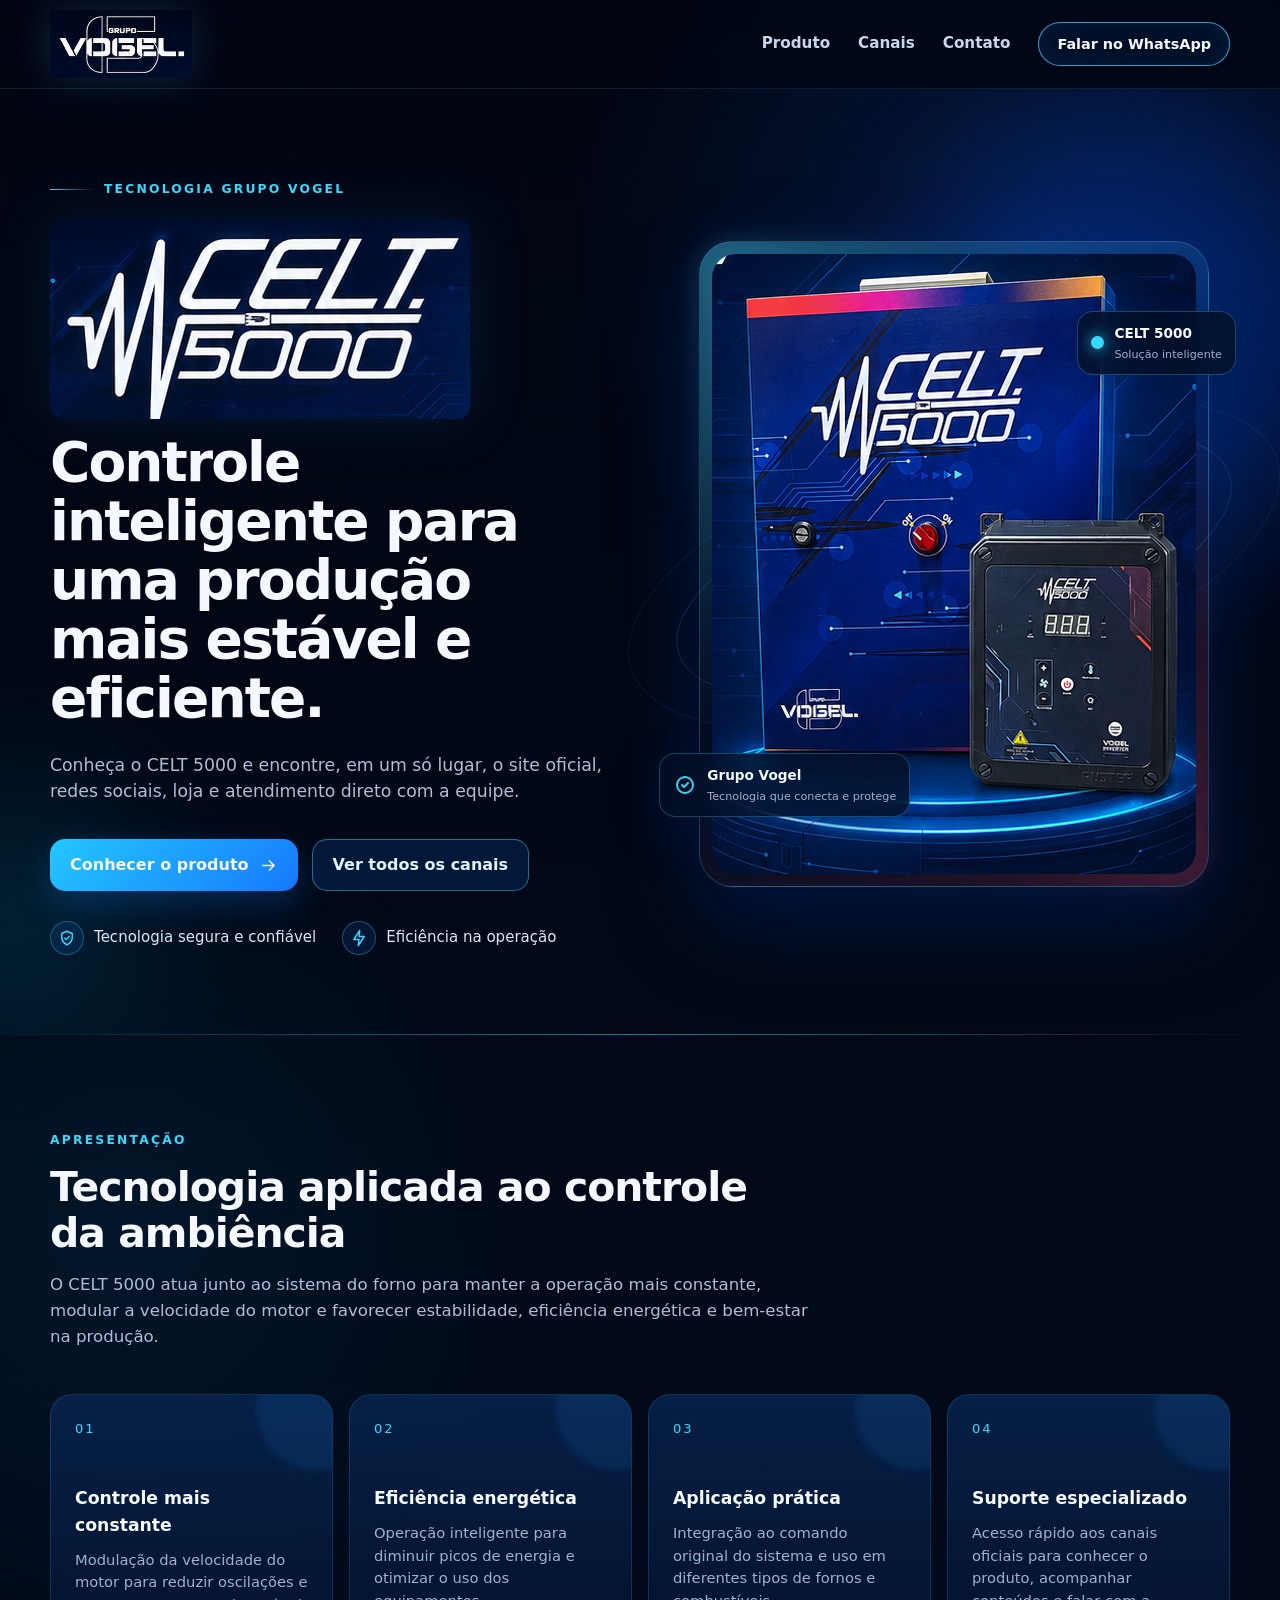
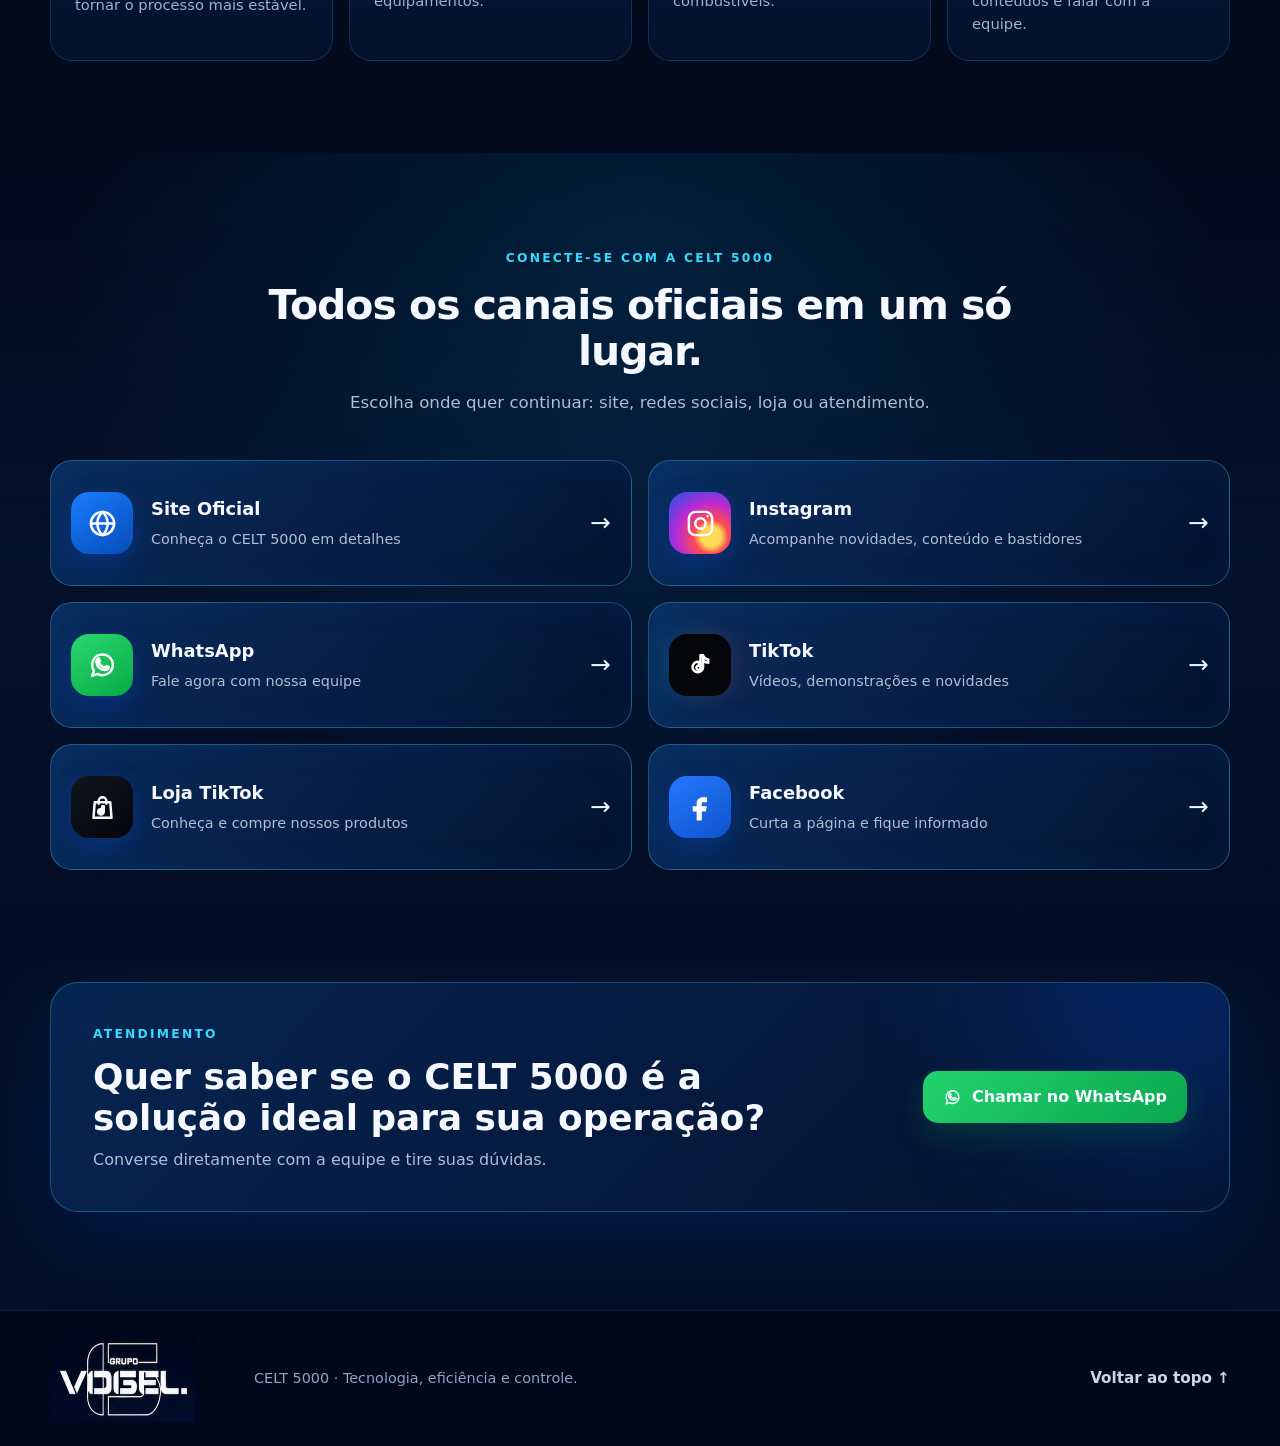
==== celt5000-linkhub/index.html @ 94d4dd04 "Add files via upload" ====
<!doctype html>
<html lang="pt-BR">
<head>
  <meta charset="utf-8" />
  <meta name="viewport" content="width=device-width, initial-scale=1" />
  <meta name="theme-color" content="#020b22" />
  <meta name="description" content="Celt 5000 — conheça o produto e acesse os canais oficiais do Grupo Vogel." />
  <title>CELT 5000 | Canais Oficiais</title>
  <link rel="icon" href="assets/favicon.svg" type="image/svg+xml" />
  <link rel="stylesheet" href="styles.css" />
</head>
<body>
  <a class="skip-link" href="#conteudo">Ir para o conteúdo</a>

  <header class="site-header" aria-label="Cabeçalho principal">
    <div class="container header-inner">
      <a class="brand" href="#inicio" aria-label="CELT 5000 - início">
        <img src="assets/logo-vogel.png" alt="Grupo Vogel" width="220" height="106" />
      </a>

      <nav class="desktop-nav" aria-label="Navegação principal">
        <a href="#produto">Produto</a>
        <a href="#canais">Canais</a>
        <a href="#contato">Contato</a>
      </nav>

      <a class="header-cta" href="https://wa.me/554599050319" target="_blank" rel="noopener noreferrer">
        Falar no WhatsApp
      </a>

      <details class="mobile-menu">
        <summary aria-label="Abrir menu"><span></span><span></span><span></span></summary>
        <nav aria-label="Menu móvel">
          <a href="#produto">Produto</a>
          <a href="#canais">Canais</a>
          <a href="#contato">Contato</a>
          <a href="https://wa.me/554599050319" target="_blank" rel="noopener noreferrer">WhatsApp</a>
        </nav>
      </details>
    </div>
  </header>

  <main id="conteudo">
    <section class="hero" id="inicio" aria-labelledby="hero-title">
      <div class="hero-glow hero-glow-one" aria-hidden="true"></div>
      <div class="hero-glow hero-glow-two" aria-hidden="true"></div>

      <div class="container hero-grid">
        <div class="hero-copy">
          <div class="eyebrow"><span></span> TECNOLOGIA GRUPO VOGEL</div>
          <img class="celt-logo" src="assets/logo-celt5000.png" alt="CELT 5000" width="420" height="200" />
          <h1 id="hero-title">Controle inteligente para uma produção mais estável e eficiente.</h1>
          <p class="hero-text">
            Conheça o CELT 5000 e encontre, em um só lugar, o site oficial, redes sociais, loja e atendimento direto com a equipe.
          </p>

          <div class="hero-actions">
            <a class="button button-primary" href="https://celt5000.com.br/" target="_blank" rel="noopener noreferrer">
              Conhecer o produto
              <svg viewBox="0 0 24 24" aria-hidden="true"><path d="M5 12h14M13 6l6 6-6 6"/></svg>
            </a>
            <a class="button button-secondary" href="#canais">Ver todos os canais</a>
          </div>

          <ul class="hero-points" aria-label="Destaques do produto">
            <li>
              <span class="point-icon" aria-hidden="true">
                <svg viewBox="0 0 24 24"><path d="M12 3l7 3v5c0 4.6-2.7 8.1-7 10-4.3-1.9-7-5.4-7-10V6l7-3Z"/><path d="m9 12 2 2 4-4"/></svg>
              </span>
              Tecnologia segura e confiável
            </li>
            <li>
              <span class="point-icon" aria-hidden="true">
                <svg viewBox="0 0 24 24"><path d="m13 2-8 12h7l-1 8 8-12h-7l1-8Z"/></svg>
              </span>
              Eficiência na operação
            </li>
          </ul>
        </div>

        <div class="hero-product" aria-label="Imagem do equipamento CELT 5000">
          <div class="product-orbit product-orbit-one" aria-hidden="true"></div>
          <div class="product-orbit product-orbit-two" aria-hidden="true"></div>
          <div class="product-frame">
            <img src="assets/produto-celt5000.png" alt="Conjunto CELT 5000 com painel de controle e embalagem" width="490" height="620" />
          </div>
          <div class="floating-badge badge-top">
            <span class="badge-dot"></span>
            <div><strong>CELT 5000</strong><small>Solução inteligente</small></div>
          </div>
          <div class="floating-badge badge-bottom">
            <svg viewBox="0 0 24 24" aria-hidden="true"><path d="M4 12a8 8 0 1 0 16 0 8 8 0 1 0-16 0"/><path d="m9 12 2 2 4-4"/></svg>
            <div><strong>Grupo Vogel</strong><small>Tecnologia que conecta e protege</small></div>
          </div>
        </div>
      </div>
    </section>

    <section class="product-section" id="produto" aria-labelledby="produto-title">
      <div class="container">
        <div class="section-heading">
          <span class="section-kicker">APRESENTAÇÃO</span>
          <h2 id="produto-title">Tecnologia aplicada ao controle da ambiência</h2>
          <p>
            O CELT 5000 atua junto ao sistema do forno para manter a operação mais constante, modular a velocidade do motor e favorecer estabilidade, eficiência energética e bem-estar na produção.
          </p>
        </div>

        <div class="feature-grid">
          <article class="feature-card">
            <div class="feature-number">01</div>
            <h3>Controle mais constante</h3>
            <p>Modulação da velocidade do motor para reduzir oscilações e tornar o processo mais estável.</p>
          </article>
          <article class="feature-card">
            <div class="feature-number">02</div>
            <h3>Eficiência energética</h3>
            <p>Operação inteligente para diminuir picos de energia e otimizar o uso dos equipamentos.</p>
          </article>
          <article class="feature-card">
            <div class="feature-number">03</div>
            <h3>Aplicação prática</h3>
            <p>Integração ao comando original do sistema e uso em diferentes tipos de fornos e combustíveis.</p>
          </article>
          <article class="feature-card">
            <div class="feature-number">04</div>
            <h3>Suporte especializado</h3>
            <p>Acesso rápido aos canais oficiais para conhecer o produto, acompanhar conteúdos e falar com a equipe.</p>
          </article>
        </div>
      </div>
    </section>

    <section class="channels-section" id="canais" aria-labelledby="canais-title">
      <div class="container">
        <div class="section-heading channels-heading">
          <span class="section-kicker">CONECTE-SE COM A CELT 5000</span>
          <h2 id="canais-title">Todos os canais oficiais em um só lugar.</h2>
          <p>Escolha onde quer continuar: site, redes sociais, loja ou atendimento.</p>
        </div>

        <div class="channel-grid">
          <a class="channel-card site-card" href="https://celt5000.com.br/" target="_blank" rel="noopener noreferrer" aria-label="Abrir site oficial do CELT 5000">
            <span class="channel-icon" aria-hidden="true">
              <svg viewBox="0 0 24 24"><circle cx="12" cy="12" r="9"/><path d="M3 12h18M12 3c2.6 2.5 4 5.5 4 9s-1.4 6.5-4 9c-2.6-2.5-4-5.5-4-9s1.4-6.5 4-9Z"/></svg>
            </span>
            <span class="channel-copy"><strong>Site Oficial</strong><small>Conheça o CELT 5000 em detalhes</small></span>
            <span class="channel-arrow" aria-hidden="true">→</span>
          </a>

          <a class="channel-card instagram-card" href="https://www.instagram.com/celt5000.br?igsh=dDdic3N4dnR0dGxo&utm_source=qr" target="_blank" rel="noopener noreferrer" aria-label="Abrir Instagram do CELT 5000">
            <span class="channel-icon instagram-icon" aria-hidden="true">
              <svg viewBox="0 0 24 24"><rect x="3" y="3" width="18" height="18" rx="5"/><circle cx="12" cy="12" r="4"/><circle cx="17.5" cy="6.5" r="1" fill="currentColor" stroke="none"/></svg>
            </span>
            <span class="channel-copy"><strong>Instagram</strong><small>Acompanhe novidades, conteúdo e bastidores</small></span>
            <span class="channel-arrow" aria-hidden="true">→</span>
          </a>

          <a class="channel-card whatsapp-card" href="https://wa.me/554599050319" target="_blank" rel="noopener noreferrer" aria-label="Falar com o CELT 5000 pelo WhatsApp">
            <span class="channel-icon whatsapp-icon" aria-hidden="true">
              <svg viewBox="0 0 24 24"><path d="M20 11.5a8 8 0 0 1-11.9 7L4 20l1.4-4A8 8 0 1 1 20 11.5Z"/><path d="M9 8.5c.4 2.6 2.2 4.4 4.8 5.2l1.2-1.3 2 .8c-.5 1.4-1.7 2.3-3.1 2.3-3.6-.2-6.3-2.8-6.7-6.3 0-1.2.7-2.3 1.8-2.8l1 2.1-1 0Z"/></svg>
            </span>
            <span class="channel-copy"><strong>WhatsApp</strong><small>Fale agora com nossa equipe</small></span>
            <span class="channel-arrow" aria-hidden="true">→</span>
          </a>

          <a class="channel-card tiktok-card" href="https://www.tiktok.com/@grupovogelbrasil?_r=1&_t=ZS-98ncig1gnmm" target="_blank" rel="noopener noreferrer" aria-label="Abrir TikTok do Grupo Vogel Brasil">
            <span class="channel-icon tiktok-icon" aria-hidden="true">
              <svg viewBox="0 0 24 24"><path d="M14 4v9.2a4.1 4.1 0 1 1-3.2-4v3a1.6 1.6 0 1 0 1.2 1.5V4h2c.5 2 1.7 3.1 4 3.3v2.5c-1.7-.1-3-.6-4-1.6"/></svg>
            </span>
            <span class="channel-copy"><strong>TikTok</strong><small>Vídeos, demonstrações e novidades</small></span>
            <span class="channel-arrow" aria-hidden="true">→</span>
          </a>

          <a class="channel-card shop-card" href="https://vt.tiktok.com/ZS43A1rHr/?page=TikTokShop" target="_blank" rel="noopener noreferrer" aria-label="Abrir Loja TikTok do Grupo Vogel">
            <span class="channel-icon shop-icon" aria-hidden="true">
              <svg viewBox="0 0 24 24"><path d="M6 8h12l1 12H5L6 8Z"/><path d="M9 9V7a3 3 0 0 1 6 0v2"/><path d="M13 11v4.2a2.2 2.2 0 1 1-1.8-2.1v1.6a.7.7 0 1 0 .6.7V11H13Z"/></svg>
            </span>
            <span class="channel-copy"><strong>Loja TikTok</strong><small>Conheça e compre nossos produtos</small></span>
            <span class="channel-arrow" aria-hidden="true">→</span>
          </a>

          <a class="channel-card facebook-card" href="https://www.facebook.com/share/1DLeUzoMwA/?mibextid=wwXIfr" target="_blank" rel="noopener noreferrer" aria-label="Abrir Facebook do Grupo Vogel">
            <span class="channel-icon facebook-icon" aria-hidden="true">
              <svg viewBox="0 0 24 24"><path d="M14 8h3V4h-3c-3 0-5 1.8-5 5v2H6v4h3v7h4v-7h3l1-4h-4V9c0-.7.3-1 1-1Z" fill="currentColor" stroke="none"/></svg>
            </span>
            <span class="channel-copy"><strong>Facebook</strong><small>Curta a página e fique informado</small></span>
            <span class="channel-arrow" aria-hidden="true">→</span>
          </a>
        </div>
      </div>
    </section>

    <section class="contact-section" id="contato" aria-label="Contato rápido">
      <div class="container contact-card">
        <div class="contact-copy">
          <span class="section-kicker">ATENDIMENTO</span>
          <h2>Quer saber se o CELT 5000 é a solução ideal para sua operação?</h2>
          <p>Converse diretamente com a equipe e tire suas dúvidas.</p>
        </div>
        <a class="button button-whatsapp" href="https://wa.me/554599050319" target="_blank" rel="noopener noreferrer">
          <svg viewBox="0 0 24 24" aria-hidden="true"><path d="M20 11.5a8 8 0 0 1-11.9 7L4 20l1.4-4A8 8 0 1 1 20 11.5Z"/><path d="M9 8.5c.4 2.6 2.2 4.4 4.8 5.2l1.2-1.3 2 .8c-.5 1.4-1.7 2.3-3.1 2.3-3.6-.2-6.3-2.8-6.7-6.3 0-1.2.7-2.3 1.8-2.8l1 2.1-1 0Z"/></svg>
          Chamar no WhatsApp
        </a>
      </div>
    </section>
  </main>

  <footer class="site-footer">
    <div class="container footer-inner">
      <img src="assets/logo-vogel.png" alt="Grupo Vogel" width="180" height="87" />
      <p>CELT 5000 · Tecnologia, eficiência e controle.</p>
      <a href="#inicio">Voltar ao topo ↑</a>
    </div>
  </footer>
</body>
</html>
---- celt5000-linkhub/styles.css ----
:root {
  --bg: #020816;
  --bg-deep: #010512;
  --panel: rgba(7, 27, 63, .74);
  --panel-strong: rgba(6, 22, 52, .94);
  --line: rgba(63, 205, 255, .34);
  --line-strong: rgba(74, 215, 255, .72);
  --cyan: #38d9ff;
  --blue: #1487ff;
  --blue-deep: #065ce8;
  --text: #f5f9ff;
  --muted: #afbdd7;
  --radius: 24px;
  --shadow: 0 24px 80px rgba(0, 57, 156, .28);
  --font-body: system-ui, -apple-system, BlinkMacSystemFont, "Segoe UI", Arial, sans-serif;
  --font-display: "Arial Black", "Segoe UI", var(--font-body);
}

* { box-sizing: border-box; }
html { scroll-behavior: smooth; }
body {
  margin: 0;
  min-width: 320px;
  color: var(--text);
  background:
    radial-gradient(circle at 80% 8%, rgba(19, 91, 213, .22), transparent 28rem),
    radial-gradient(circle at 10% 40%, rgba(0, 180, 255, .08), transparent 26rem),
    linear-gradient(180deg, var(--bg-deep), var(--bg) 35%, #03102a 100%);
  font-family: var(--font-body);
  line-height: 1.55;
  overflow-x: hidden;
}

body::before {
  content: "";
  position: fixed;
  inset: 0;
  z-index: -2;
  opacity: .45;
  pointer-events: none;
  background-image:
    linear-gradient(rgba(53, 149, 255, .045) 1px, transparent 1px),
    linear-gradient(90deg, rgba(53, 149, 255, .045) 1px, transparent 1px);
  background-size: 58px 58px;
  mask-image: linear-gradient(to bottom, black 0%, transparent 80%);
}

img { max-width: 100%; display: block; }
a { color: inherit; }
svg { fill: none; stroke: currentColor; stroke-width: 1.9; stroke-linecap: round; stroke-linejoin: round; }

.container { width: min(1180px, calc(100% - 40px)); margin: 0 auto; }
.skip-link {
  position: fixed; left: 16px; top: 12px; z-index: 9999;
  padding: 10px 14px; border-radius: 10px; background: white; color: #00132d;
  transform: translateY(-160%); transition: transform .2s ease;
}
.skip-link:focus { transform: translateY(0); }

.site-header {
  position: sticky; top: 0; z-index: 50;
  background: rgba(1, 6, 18, .78);
  backdrop-filter: blur(18px);
  border-bottom: 1px solid rgba(74, 215, 255, .12);
}
.header-inner { min-height: 88px; display: flex; align-items: center; gap: 28px; }
.brand { display: inline-flex; align-items: center; margin-right: auto; }
.brand img { width: 142px; height: auto; filter: drop-shadow(0 0 18px rgba(100, 185, 255, .18)); }
.desktop-nav { display: flex; align-items: center; gap: 28px; }
.desktop-nav a, .footer-inner a { text-decoration: none; color: #c8d7ed; font-size: .95rem; font-weight: 600; }
.desktop-nav a:hover, .footer-inner a:hover { color: var(--cyan); }
.header-cta {
  display: inline-flex; align-items: center; justify-content: center; min-height: 44px;
  padding: 0 18px; border: 1px solid var(--line-strong); border-radius: 999px;
  text-decoration: none; font-weight: 700; font-size: .9rem;
  background: rgba(21, 127, 255, .08); box-shadow: inset 0 0 24px rgba(41, 156, 255, .08);
}
.header-cta:hover { background: rgba(21, 127, 255, .17); box-shadow: 0 0 24px rgba(36, 175, 255, .12); }
.mobile-menu { display: none; position: relative; }
.mobile-menu summary { list-style: none; width: 46px; height: 46px; border: 1px solid var(--line); border-radius: 14px; display: grid; place-content: center; gap: 5px; cursor: pointer; background: rgba(7, 39, 88, .8); }
.mobile-menu summary::-webkit-details-marker { display: none; }
.mobile-menu summary span { display: block; width: 20px; height: 2px; background: white; border-radius: 2px; }
.mobile-menu nav { position: absolute; right: 0; top: 56px; width: 210px; padding: 10px; border-radius: 18px; background: rgba(4, 18, 43, .98); border: 1px solid var(--line); box-shadow: var(--shadow); }
.mobile-menu nav a { display: block; padding: 12px 14px; border-radius: 10px; text-decoration: none; color: #dbe8fb; font-weight: 650; }
.mobile-menu nav a:hover { background: rgba(56, 217, 255, .08); }

.hero { position: relative; padding: 84px 0 80px; overflow: clip; }
.hero::after {
  content: ""; position: absolute; inset: auto 0 0; height: 1px;
  background: linear-gradient(90deg, transparent, rgba(56, 217, 255, .55), transparent);
}
.hero-glow { position: absolute; border-radius: 50%; filter: blur(80px); opacity: .28; pointer-events: none; }
.hero-glow-one { width: 420px; height: 420px; right: -80px; top: 30px; background: #0754ff; }
.hero-glow-two { width: 260px; height: 260px; left: -120px; bottom: 0; background: #00d5ff; opacity: .12; }
.hero-grid { display: grid; grid-template-columns: 1.02fr .98fr; align-items: center; gap: 52px; }
.hero-copy { position: relative; z-index: 2; }
.eyebrow, .section-kicker { display: inline-flex; align-items: center; gap: 10px; color: var(--cyan); font-size: .77rem; font-weight: 800; letter-spacing: .18em; text-transform: uppercase; }
.eyebrow span { width: 44px; height: 1px; background: linear-gradient(90deg, var(--cyan), transparent); }
.celt-logo { width: min(420px, 76vw); margin: 20px 0 14px; border-radius: 12px; mix-blend-mode: screen; filter: drop-shadow(0 0 28px rgba(61, 160, 255, .12)); }
.hero h1 { margin: 0; max-width: 650px; font-family: var(--font-display); font-size: clamp(2.1rem, 4.3vw, 4.55rem); line-height: 1.07; letter-spacing: -.035em; }
.hero-text { max-width: 650px; margin: 24px 0 0; color: var(--muted); font-size: clamp(1rem, 1.35vw, 1.18rem); }
.hero-actions { display: flex; flex-wrap: wrap; gap: 14px; margin-top: 34px; }
.button { min-height: 52px; padding: 0 20px; border-radius: 15px; display: inline-flex; align-items: center; justify-content: center; gap: 10px; text-decoration: none; font-weight: 800; transition: .22s ease; }
.button svg { width: 19px; height: 19px; }
.button-primary { background: linear-gradient(135deg, #24c7ff, #1679ff); box-shadow: 0 12px 34px rgba(17, 126, 255, .26); }
.button-primary:hover { transform: translateY(-2px); box-shadow: 0 16px 40px rgba(17, 126, 255, .35); }
.button-secondary { border: 1px solid rgba(74, 215, 255, .45); background: rgba(7, 45, 100, .45); color: #def5ff; }
.button-secondary:hover { background: rgba(11, 65, 140, .62); transform: translateY(-2px); }
.hero-points { display: flex; flex-wrap: wrap; gap: 18px 26px; padding: 0; margin: 30px 0 0; list-style: none; color: #d8e7fa; font-size: .94rem; }
.hero-points li { display: flex; align-items: center; gap: 10px; }
.point-icon { width: 34px; height: 34px; display: grid; place-items: center; border-radius: 50%; border: 1px solid var(--line); background: rgba(18, 103, 212, .15); color: var(--cyan); }
.point-icon svg { width: 18px; height: 18px; }

.hero-product { position: relative; min-height: 640px; display: grid; place-items: center; }
.product-frame { position: relative; width: min(510px, 100%); border-radius: 34px; padding: 12px; background: linear-gradient(145deg, rgba(74, 215, 255, .32), rgba(36, 71, 155, .05), rgba(255, 85, 126, .16)); border: 1px solid rgba(80, 200, 255, .25); box-shadow: 0 34px 90px rgba(0, 49, 145, .34), inset 0 0 50px rgba(46, 142, 255, .06); }
.product-frame::before { content:""; position:absolute; inset: -1px; border-radius: inherit; background: linear-gradient(120deg, rgba(70,220,255,.55), transparent 28%, transparent 72%, rgba(245,84,123,.35)); z-index:-1; filter: blur(13px); opacity:.45; }
.product-frame img { width: 100%; border-radius: 24px; aspect-ratio: 490/620; object-fit: cover; }
.product-orbit { position: absolute; border: 1px solid rgba(60, 184, 255, .2); border-radius: 50%; transform: rotate(-18deg); }
.product-orbit-one { width: 580px; height: 210px; }
.product-orbit-two { width: 680px; height: 270px; opacity: .5; }
.floating-badge { position: absolute; z-index: 4; display: flex; align-items: center; gap: 10px; padding: 11px 13px; border: 1px solid rgba(73, 215, 255, .28); border-radius: 16px; background: rgba(3, 15, 38, .82); backdrop-filter: blur(12px); box-shadow: 0 16px 45px rgba(0, 25, 73, .36); }
.floating-badge strong, .floating-badge small { display: block; }
.floating-badge strong { font-size: .85rem; }
.floating-badge small { margin-top: 2px; color: #9fb1cc; font-size: .7rem; }
.badge-dot { width: 13px; height: 13px; border-radius: 50%; background: var(--cyan); box-shadow: 0 0 16px var(--cyan); }
.floating-badge svg { width: 24px; color: var(--cyan); }
.badge-top { right: -6px; top: 70px; }
.badge-bottom { left: -18px; bottom: 70px; }

.product-section, .channels-section { padding: 92px 0; }
.section-heading { max-width: 760px; margin-bottom: 44px; }
.section-heading h2 { margin: 12px 0 16px; font-family: var(--font-display); font-size: clamp(2rem, 3.2vw, 3.35rem); line-height: 1.13; letter-spacing: -.025em; }
.section-heading p { margin: 0; color: var(--muted); font-size: 1.04rem; }
.feature-grid { display: grid; grid-template-columns: repeat(4, 1fr); gap: 16px; }
.feature-card { position: relative; min-height: 250px; padding: 24px; overflow: hidden; border-radius: 22px; background: linear-gradient(180deg, rgba(8, 38, 82, .78), rgba(4, 19, 46, .86)); border: 1px solid rgba(73, 184, 255, .18); }
.feature-card::after { content:""; position:absolute; width: 120px; height: 120px; right:-45px; top:-45px; border-radius:50%; background: rgba(31, 137, 255, .12); filter: blur(3px); }
.feature-number { color: var(--cyan); font-family: var(--font-display); font-size: .82rem; letter-spacing: .14em; }
.feature-card h3 { margin: 46px 0 10px; font-size: 1.08rem; }
.feature-card p { margin: 0; color: #9fb2cf; font-size: .92rem; }

.channels-section { position: relative; background: linear-gradient(180deg, rgba(1, 7, 19, .1), rgba(7, 25, 58, .38), rgba(1, 8, 21, .08)); }
.channels-section::before { content:""; position:absolute; inset:0; pointer-events:none; background: radial-gradient(circle at 50% 15%, rgba(0, 166, 255, .13), transparent 36rem); }
.channels-heading { position: relative; margin-inline: auto; text-align: center; }
.channels-heading .section-kicker { justify-content: center; }
.channel-grid { position: relative; display: grid; grid-template-columns: repeat(2, 1fr); gap: 16px; }
.channel-card { display: grid; grid-template-columns: 62px 1fr auto; align-items: center; gap: 18px; min-height: 126px; padding: 18px 20px; border: 1px solid rgba(69, 204, 255, .34); border-radius: 22px; text-decoration: none; background: linear-gradient(130deg, rgba(11, 49, 102, .86), rgba(4, 19, 48, .9)); box-shadow: inset 0 0 40px rgba(42, 139, 255, .05); transition: transform .2s ease, border-color .2s ease, background .2s ease, box-shadow .2s ease; }
.channel-card:hover { transform: translateY(-3px); border-color: rgba(79, 222, 255, .8); background: linear-gradient(130deg, rgba(14, 66, 135, .95), rgba(4, 24, 57, .95)); box-shadow: 0 16px 44px rgba(0, 62, 147, .18), inset 0 0 50px rgba(42, 139, 255, .08); }
.channel-icon { width: 62px; height: 62px; display: grid; place-items: center; border-radius: 18px; background: linear-gradient(145deg, #197dff, #074cb9); color: white; box-shadow: 0 10px 26px rgba(0, 82, 226, .28); }
.channel-icon svg { width: 31px; height: 31px; }
.instagram-icon { background: radial-gradient(circle at 68% 72%, #ffdb55 0 16%, #ff4b51 28%, #b829d6 56%, #5646df 80%); }
.whatsapp-icon { background: linear-gradient(145deg, #28d86f, #08a943); }
.tiktok-icon { background: #05060a; box-shadow: 10px 0 28px rgba(255, 39, 89, .12), -10px 0 28px rgba(0, 242, 234, .12); }
.shop-icon { background: linear-gradient(145deg, #11141e, #05060a); color: #f6f7ff; }
.facebook-icon { background: linear-gradient(145deg, #2678ff, #0d53cd); }
.channel-copy strong { display: block; font-size: 1.12rem; }
.channel-copy small { display: block; margin-top: 5px; color: #aebed5; font-size: .9rem; }
.channel-arrow { font-size: 1.55rem; color: #dffaff; transition: transform .2s ease; }
.channel-card:hover .channel-arrow { transform: translateX(4px); }

.contact-section { padding: 20px 0 98px; }
.contact-card { position: relative; overflow: hidden; display: flex; align-items: center; justify-content: space-between; gap: 28px; padding: 38px 42px; border: 1px solid rgba(79, 209, 255, .3); border-radius: 28px; background: linear-gradient(135deg, rgba(7, 39, 86, .92), rgba(5, 18, 45, .97)); box-shadow: var(--shadow); }
.contact-card::after { content:""; position:absolute; width:320px; height:320px; right:-100px; top:-150px; border-radius:50%; background:#075dff; filter:blur(85px); opacity:.24; }
.contact-copy { position: relative; z-index: 2; }
.contact-copy h2 { margin: 10px 0 10px; max-width: 720px; font-family: var(--font-display); font-size: clamp(1.65rem, 2.8vw, 2.65rem); line-height: 1.15; }
.contact-copy p { margin: 0; color: var(--muted); }
.button-whatsapp { position: relative; z-index: 2; flex: 0 0 auto; background: linear-gradient(135deg, #22d36d, #0aa64e); box-shadow: 0 13px 30px rgba(9, 169, 78, .2); }
.button-whatsapp:hover { transform: translateY(-2px); box-shadow: 0 16px 34px rgba(9, 169, 78, .28); }

.site-footer { border-top: 1px solid rgba(75, 185, 255, .12); background: rgba(0, 5, 14, .58); }
.footer-inner { min-height: 135px; display: grid; grid-template-columns: 180px 1fr auto; align-items: center; gap: 24px; }
.footer-inner img { width: 145px; }
.footer-inner p { color: #8fa3c2; font-size: .9rem; }

:focus-visible { outline: 3px solid #7ce7ff; outline-offset: 4px; border-radius: 8px; }

@media (max-width: 1040px) {
  .hero-grid { grid-template-columns: 1fr; gap: 26px; }
  .hero-copy { max-width: 760px; }
  .hero-product { min-height: 570px; }
  .product-frame { width: min(520px, 80vw); }
  .feature-grid { grid-template-columns: repeat(2, 1fr); }
  .badge-top { right: 8%; }
  .badge-bottom { left: 7%; }
}

@media (max-width: 820px) {
  .desktop-nav, .header-cta { display: none; }
  .mobile-menu { display: block; }
  .header-inner { min-height: 76px; }
  .hero { padding-top: 62px; }
  .hero-product { min-height: 520px; }
  .channel-grid { grid-template-columns: 1fr; }
  .contact-card { align-items: flex-start; flex-direction: column; }
  .footer-inner { grid-template-columns: 1fr; padding: 26px 0; gap: 10px; }
}

@media (max-width: 590px) {
  .container { width: min(100% - 28px, 1180px); }
  .hero { padding: 48px 0 58px; }
  .hero h1 { font-size: clamp(2rem, 10.2vw, 3rem); }
  .hero-text { font-size: 1rem; }
  .hero-actions { flex-direction: column; }
  .button { width: 100%; }
  .hero-points { display: grid; grid-template-columns: 1fr; }
  .hero-product { min-height: auto; margin-top: 14px; padding: 24px 0 54px; }
  .product-frame { width: 100%; border-radius: 25px; padding: 8px; }
  .product-frame img { border-radius: 19px; }
  .product-orbit { display: none; }
  .floating-badge { max-width: 72%; }
  .badge-top { top: 4px; right: -4px; }
  .badge-bottom { bottom: 0; left: -4px; }
  .product-section, .channels-section { padding: 70px 0; }
  .section-heading { margin-bottom: 30px; }
  .feature-grid { grid-template-columns: 1fr; }
  .feature-card { min-height: 190px; }
  .feature-card h3 { margin-top: 28px; }
  .channel-card { min-height: 112px; grid-template-columns: 54px 1fr auto; gap: 13px; padding: 14px; }
  .channel-icon { width: 54px; height: 54px; border-radius: 16px; }
  .channel-icon svg { width: 27px; }
  .channel-copy strong { font-size: 1rem; }
  .channel-copy small { font-size: .81rem; }
  .contact-card { padding: 28px 22px; }
}

@media (prefers-reduced-motion: reduce) {
  html { scroll-behavior: auto; }
  *, *::before, *::after { scroll-behavior: auto !important; transition-duration: .001ms !important; animation-duration: .001ms !important; animation-iteration-count: 1 !important; }
}
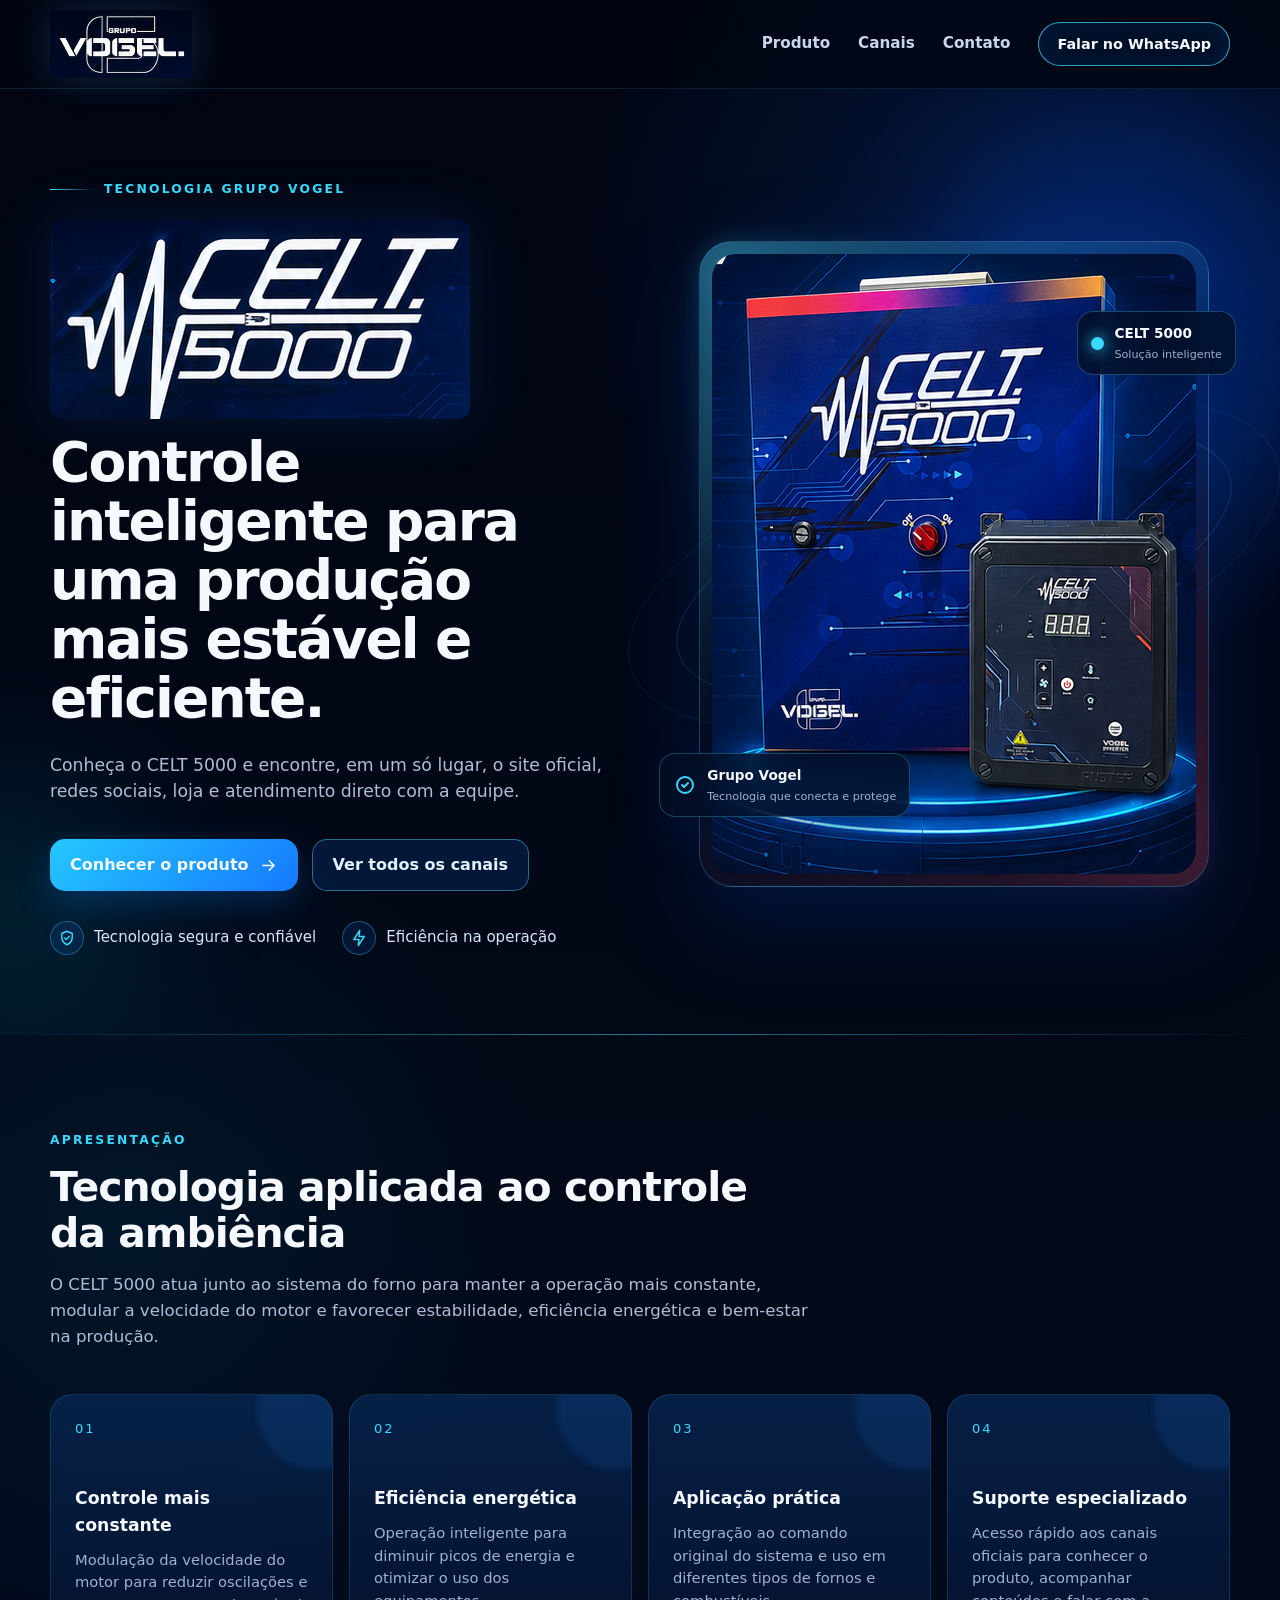
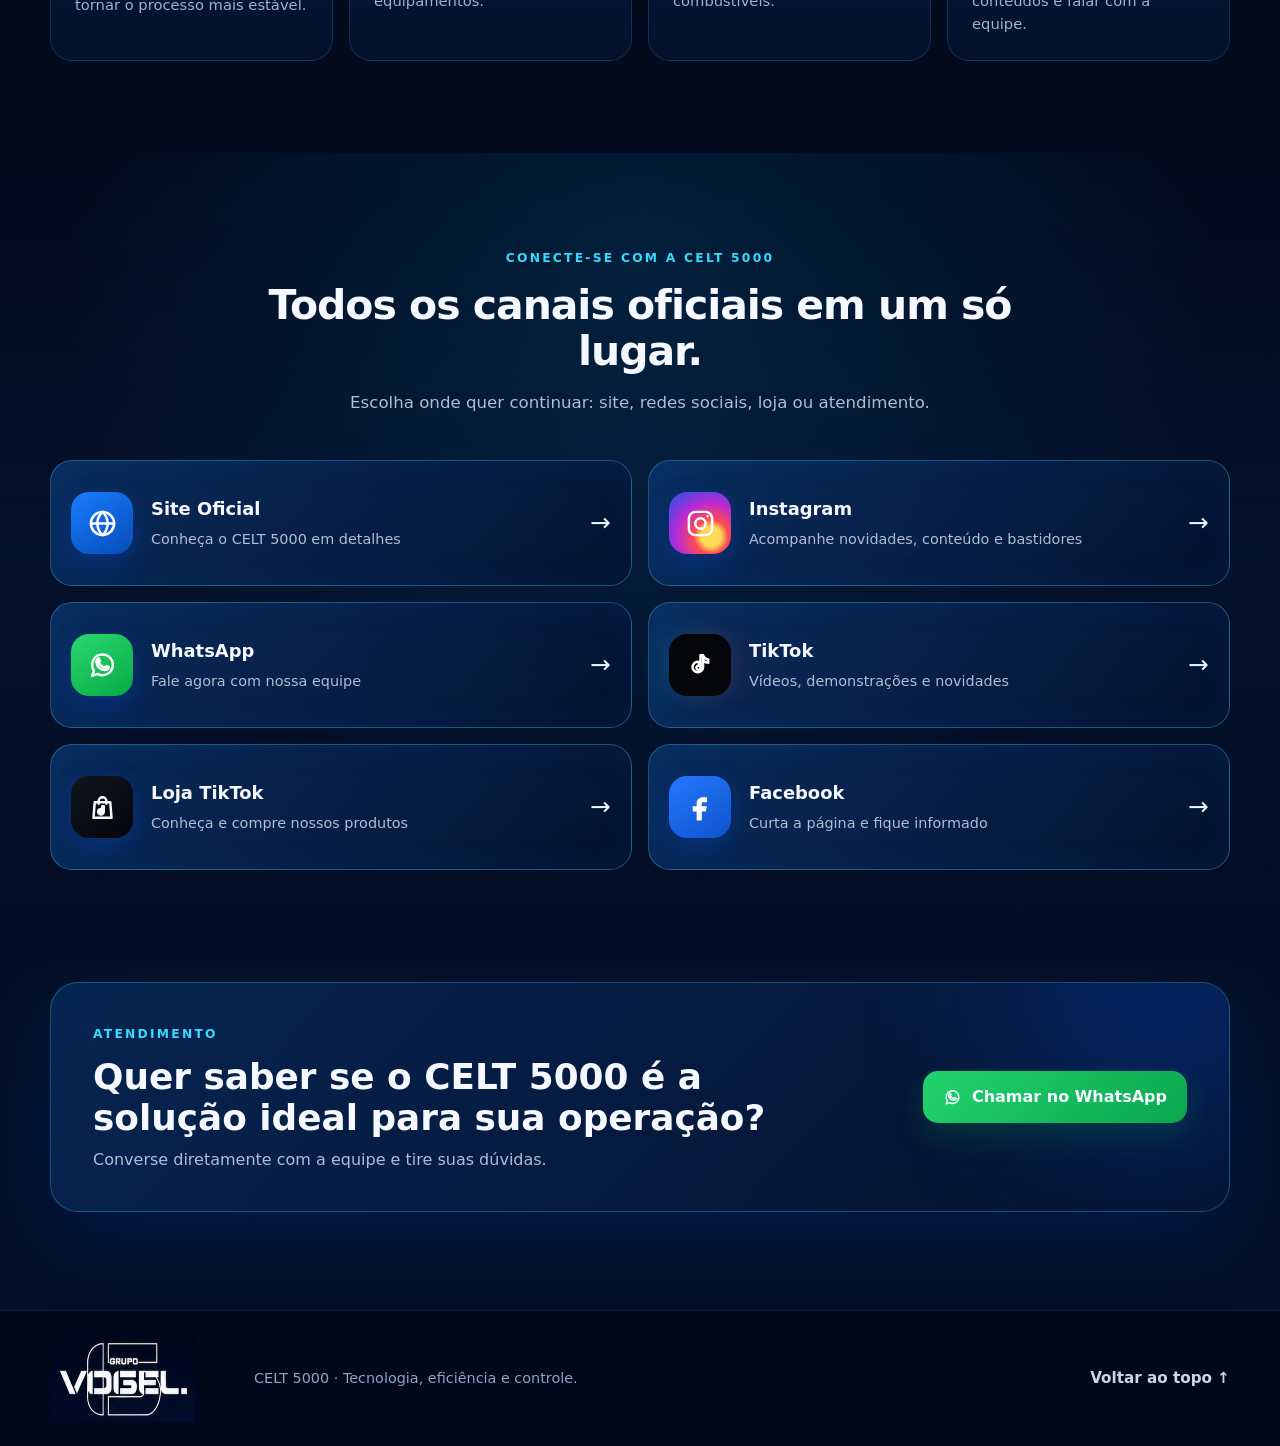
==== commit d428b4f8: "Change greeting from 'Hello World' to 'Goodbye World'" ====
--- a/celt5000-linkhub/index.html
+++ b/celt5000-linkhub/index.html
@@ -6,8 +6,238 @@
   <meta name="theme-color" content="#020b22" />
   <meta name="description" content="Celt 5000 — conheça o produto e acesse os canais oficiais do Grupo Vogel." />
   <title>CELT 5000 | Canais Oficiais</title>
-  <link rel="icon" href="assets/favicon.svg" type="image/svg+xml" />
-  <link rel="stylesheet" href="styles.css" />
+  <link rel="icon" href="[data-uri]" type="image/svg+xml" />
+  <style>
+:root {
+  --bg: #020816;
+  --bg-deep: #010512;
+  --panel: rgba(7, 27, 63, .74);
+  --panel-strong: rgba(6, 22, 52, .94);
+  --line: rgba(63, 205, 255, .34);
+  --line-strong: rgba(74, 215, 255, .72);
+  --cyan: #38d9ff;
+  --blue: #1487ff;
+  --blue-deep: #065ce8;
+  --text: #f5f9ff;
+  --muted: #afbdd7;
+  --radius: 24px;
+  --shadow: 0 24px 80px rgba(0, 57, 156, .28);
+  --font-body: system-ui, -apple-system, BlinkMacSystemFont, "Segoe UI", Arial, sans-serif;
+  --font-display: "Arial Black", "Segoe UI", var(--font-body);
+}
+
+* { box-sizing: border-box; }
+html { scroll-behavior: smooth; }
+body {
+  margin: 0;
+  min-width: 320px;
+  color: var(--text);
+  background:
+    radial-gradient(circle at 80% 8%, rgba(19, 91, 213, .22), transparent 28rem),
+    radial-gradient(circle at 10% 40%, rgba(0, 180, 255, .08), transparent 26rem),
+    linear-gradient(180deg, var(--bg-deep), var(--bg) 35%, #03102a 100%);
+  font-family: var(--font-body);
+  line-height: 1.55;
+  overflow-x: hidden;
+}
+
+body::before {
+  content: "";
+  position: fixed;
+  inset: 0;
+  z-index: -2;
+  opacity: .45;
+  pointer-events: none;
+  background-image:
+    linear-gradient(rgba(53, 149, 255, .045) 1px, transparent 1px),
+    linear-gradient(90deg, rgba(53, 149, 255, .045) 1px, transparent 1px);
+  background-size: 58px 58px;
+  mask-image: linear-gradient(to bottom, black 0%, transparent 80%);
+}
+
+img { max-width: 100%; display: block; }
+a { color: inherit; }
+svg { fill: none; stroke: currentColor; stroke-width: 1.9; stroke-linecap: round; stroke-linejoin: round; }
+
+.container { width: min(1180px, calc(100% - 40px)); margin: 0 auto; }
+.skip-link {
+  position: fixed; left: 16px; top: 12px; z-index: 9999;
+  padding: 10px 14px; border-radius: 10px; background: white; color: #00132d;
+  transform: translateY(-160%); transition: transform .2s ease;
+}
+.skip-link:focus { transform: translateY(0); }
+
+.site-header {
+  position: sticky; top: 0; z-index: 50;
+  background: rgba(1, 6, 18, .78);
+  backdrop-filter: blur(18px);
+  border-bottom: 1px solid rgba(74, 215, 255, .12);
+}
+.header-inner { min-height: 88px; display: flex; align-items: center; gap: 28px; }
+.brand { display: inline-flex; align-items: center; margin-right: auto; }
+.brand img { width: 142px; height: auto; filter: drop-shadow(0 0 18px rgba(100, 185, 255, .18)); }
+.desktop-nav { display: flex; align-items: center; gap: 28px; }
+.desktop-nav a, .footer-inner a { text-decoration: none; color: #c8d7ed; font-size: .95rem; font-weight: 600; }
+.desktop-nav a:hover, .footer-inner a:hover { color: var(--cyan); }
+.header-cta {
+  display: inline-flex; align-items: center; justify-content: center; min-height: 44px;
+  padding: 0 18px; border: 1px solid var(--line-strong); border-radius: 999px;
+  text-decoration: none; font-weight: 700; font-size: .9rem;
+  background: rgba(21, 127, 255, .08); box-shadow: inset 0 0 24px rgba(41, 156, 255, .08);
+}
+.header-cta:hover { background: rgba(21, 127, 255, .17); box-shadow: 0 0 24px rgba(36, 175, 255, .12); }
+.mobile-menu { display: none; position: relative; }
+.mobile-menu summary { list-style: none; width: 46px; height: 46px; border: 1px solid var(--line); border-radius: 14px; display: grid; place-content: center; gap: 5px; cursor: pointer; background: rgba(7, 39, 88, .8); }
+.mobile-menu summary::-webkit-details-marker { display: none; }
+.mobile-menu summary span { display: block; width: 20px; height: 2px; background: white; border-radius: 2px; }
+.mobile-menu nav { position: absolute; right: 0; top: 56px; width: 210px; padding: 10px; border-radius: 18px; background: rgba(4, 18, 43, .98); border: 1px solid var(--line); box-shadow: var(--shadow); }
+.mobile-menu nav a { display: block; padding: 12px 14px; border-radius: 10px; text-decoration: none; color: #dbe8fb; font-weight: 650; }
+.mobile-menu nav a:hover { background: rgba(56, 217, 255, .08); }
+
+.hero { position: relative; padding: 84px 0 80px; overflow: clip; }
+.hero::after {
+  content: ""; position: absolute; inset: auto 0 0; height: 1px;
+  background: linear-gradient(90deg, transparent, rgba(56, 217, 255, .55), transparent);
+}
+.hero-glow { position: absolute; border-radius: 50%; filter: blur(80px); opacity: .28; pointer-events: none; }
+.hero-glow-one { width: 420px; height: 420px; right: -80px; top: 30px; background: #0754ff; }
+.hero-glow-two { width: 260px; height: 260px; left: -120px; bottom: 0; background: #00d5ff; opacity: .12; }
+.hero-grid { display: grid; grid-template-columns: 1.02fr .98fr; align-items: center; gap: 52px; }
+.hero-copy { position: relative; z-index: 2; }
+.eyebrow, .section-kicker { display: inline-flex; align-items: center; gap: 10px; color: var(--cyan); font-size: .77rem; font-weight: 800; letter-spacing: .18em; text-transform: uppercase; }
+.eyebrow span { width: 44px; height: 1px; background: linear-gradient(90deg, var(--cyan), transparent); }
+.celt-logo { width: min(420px, 76vw); margin: 20px 0 14px; border-radius: 12px; mix-blend-mode: screen; filter: drop-shadow(0 0 28px rgba(61, 160, 255, .12)); }
+.hero h1 { margin: 0; max-width: 650px; font-family: var(--font-display); font-size: clamp(2.1rem, 4.3vw, 4.55rem); line-height: 1.07; letter-spacing: -.035em; }
+.hero-text { max-width: 650px; margin: 24px 0 0; color: var(--muted); font-size: clamp(1rem, 1.35vw, 1.18rem); }
+.hero-actions { display: flex; flex-wrap: wrap; gap: 14px; margin-top: 34px; }
+.button { min-height: 52px; padding: 0 20px; border-radius: 15px; display: inline-flex; align-items: center; justify-content: center; gap: 10px; text-decoration: none; font-weight: 800; transition: .22s ease; }
+.button svg { width: 19px; height: 19px; }
+.button-primary { background: linear-gradient(135deg, #24c7ff, #1679ff); box-shadow: 0 12px 34px rgba(17, 126, 255, .26); }
+.button-primary:hover { transform: translateY(-2px); box-shadow: 0 16px 40px rgba(17, 126, 255, .35); }
+.button-secondary { border: 1px solid rgba(74, 215, 255, .45); background: rgba(7, 45, 100, .45); color: #def5ff; }
+.button-secondary:hover { background: rgba(11, 65, 140, .62); transform: translateY(-2px); }
+.hero-points { display: flex; flex-wrap: wrap; gap: 18px 26px; padding: 0; margin: 30px 0 0; list-style: none; color: #d8e7fa; font-size: .94rem; }
+.hero-points li { display: flex; align-items: center; gap: 10px; }
+.point-icon { width: 34px; height: 34px; display: grid; place-items: center; border-radius: 50%; border: 1px solid var(--line); background: rgba(18, 103, 212, .15); color: var(--cyan); }
+.point-icon svg { width: 18px; height: 18px; }
+
+.hero-product { position: relative; min-height: 640px; display: grid; place-items: center; }
+.product-frame { position: relative; width: min(510px, 100%); border-radius: 34px; padding: 12px; background: linear-gradient(145deg, rgba(74, 215, 255, .32), rgba(36, 71, 155, .05), rgba(255, 85, 126, .16)); border: 1px solid rgba(80, 200, 255, .25); box-shadow: 0 34px 90px rgba(0, 49, 145, .34), inset 0 0 50px rgba(46, 142, 255, .06); }
+.product-frame::before { content:""; position:absolute; inset: -1px; border-radius: inherit; background: linear-gradient(120deg, rgba(70,220,255,.55), transparent 28%, transparent 72%, rgba(245,84,123,.35)); z-index:-1; filter: blur(13px); opacity:.45; }
+.product-frame img { width: 100%; border-radius: 24px; aspect-ratio: 490/620; object-fit: cover; }
+.product-orbit { position: absolute; border: 1px solid rgba(60, 184, 255, .2); border-radius: 50%; transform: rotate(-18deg); }
+.product-orbit-one { width: 580px; height: 210px; }
+.product-orbit-two { width: 680px; height: 270px; opacity: .5; }
+.floating-badge { position: absolute; z-index: 4; display: flex; align-items: center; gap: 10px; padding: 11px 13px; border: 1px solid rgba(73, 215, 255, .28); border-radius: 16px; background: rgba(3, 15, 38, .82); backdrop-filter: blur(12px); box-shadow: 0 16px 45px rgba(0, 25, 73, .36); }
+.floating-badge strong, .floating-badge small { display: block; }
+.floating-badge strong { font-size: .85rem; }
+.floating-badge small { margin-top: 2px; color: #9fb1cc; font-size: .7rem; }
+.badge-dot { width: 13px; height: 13px; border-radius: 50%; background: var(--cyan); box-shadow: 0 0 16px var(--cyan); }
+.floating-badge svg { width: 24px; color: var(--cyan); }
+.badge-top { right: -6px; top: 70px; }
+.badge-bottom { left: -18px; bottom: 70px; }
+
+.product-section, .channels-section { padding: 92px 0; }
+.section-heading { max-width: 760px; margin-bottom: 44px; }
+.section-heading h2 { margin: 12px 0 16px; font-family: var(--font-display); font-size: clamp(2rem, 3.2vw, 3.35rem); line-height: 1.13; letter-spacing: -.025em; }
+.section-heading p { margin: 0; color: var(--muted); font-size: 1.04rem; }
+.feature-grid { display: grid; grid-template-columns: repeat(4, 1fr); gap: 16px; }
+.feature-card { position: relative; min-height: 250px; padding: 24px; overflow: hidden; border-radius: 22px; background: linear-gradient(180deg, rgba(8, 38, 82, .78), rgba(4, 19, 46, .86)); border: 1px solid rgba(73, 184, 255, .18); }
+.feature-card::after { content:""; position:absolute; width: 120px; height: 120px; right:-45px; top:-45px; border-radius:50%; background: rgba(31, 137, 255, .12); filter: blur(3px); }
+.feature-number { color: var(--cyan); font-family: var(--font-display); font-size: .82rem; letter-spacing: .14em; }
+.feature-card h3 { margin: 46px 0 10px; font-size: 1.08rem; }
+.feature-card p { margin: 0; color: #9fb2cf; font-size: .92rem; }
+
+.channels-section { position: relative; background: linear-gradient(180deg, rgba(1, 7, 19, .1), rgba(7, 25, 58, .38), rgba(1, 8, 21, .08)); }
+.channels-section::before { content:""; position:absolute; inset:0; pointer-events:none; background: radial-gradient(circle at 50% 15%, rgba(0, 166, 255, .13), transparent 36rem); }
+.channels-heading { position: relative; margin-inline: auto; text-align: center; }
+.channels-heading .section-kicker { justify-content: center; }
+.channel-grid { position: relative; display: grid; grid-template-columns: repeat(2, 1fr); gap: 16px; }
+.channel-card { display: grid; grid-template-columns: 62px 1fr auto; align-items: center; gap: 18px; min-height: 126px; padding: 18px 20px; border: 1px solid rgba(69, 204, 255, .34); border-radius: 22px; text-decoration: none; background: linear-gradient(130deg, rgba(11, 49, 102, .86), rgba(4, 19, 48, .9)); box-shadow: inset 0 0 40px rgba(42, 139, 255, .05); transition: transform .2s ease, border-color .2s ease, background .2s ease, box-shadow .2s ease; }
+.channel-card:hover { transform: translateY(-3px); border-color: rgba(79, 222, 255, .8); background: linear-gradient(130deg, rgba(14, 66, 135, .95), rgba(4, 24, 57, .95)); box-shadow: 0 16px 44px rgba(0, 62, 147, .18), inset 0 0 50px rgba(42, 139, 255, .08); }
+.channel-icon { width: 62px; height: 62px; display: grid; place-items: center; border-radius: 18px; background: linear-gradient(145deg, #197dff, #074cb9); color: white; box-shadow: 0 10px 26px rgba(0, 82, 226, .28); }
+.channel-icon svg { width: 31px; height: 31px; }
+.instagram-icon { background: radial-gradient(circle at 68% 72%, #ffdb55 0 16%, #ff4b51 28%, #b829d6 56%, #5646df 80%); }
+.whatsapp-icon { background: linear-gradient(145deg, #28d86f, #08a943); }
+.tiktok-icon { background: #05060a; box-shadow: 10px 0 28px rgba(255, 39, 89, .12), -10px 0 28px rgba(0, 242, 234, .12); }
+.shop-icon { background: linear-gradient(145deg, #11141e, #05060a); color: #f6f7ff; }
+.facebook-icon { background: linear-gradient(145deg, #2678ff, #0d53cd); }
+.channel-copy strong { display: block; font-size: 1.12rem; }
+.channel-copy small { display: block; margin-top: 5px; color: #aebed5; font-size: .9rem; }
+.channel-arrow { font-size: 1.55rem; color: #dffaff; transition: transform .2s ease; }
+.channel-card:hover .channel-arrow { transform: translateX(4px); }
+
+.contact-section { padding: 20px 0 98px; }
+.contact-card { position: relative; overflow: hidden; display: flex; align-items: center; justify-content: space-between; gap: 28px; padding: 38px 42px; border: 1px solid rgba(79, 209, 255, .3); border-radius: 28px; background: linear-gradient(135deg, rgba(7, 39, 86, .92), rgba(5, 18, 45, .97)); box-shadow: var(--shadow); }
+.contact-card::after { content:""; position:absolute; width:320px; height:320px; right:-100px; top:-150px; border-radius:50%; background:#075dff; filter:blur(85px); opacity:.24; }
+.contact-copy { position: relative; z-index: 2; }
+.contact-copy h2 { margin: 10px 0 10px; max-width: 720px; font-family: var(--font-display); font-size: clamp(1.65rem, 2.8vw, 2.65rem); line-height: 1.15; }
+.contact-copy p { margin: 0; color: var(--muted); }
+.button-whatsapp { position: relative; z-index: 2; flex: 0 0 auto; background: linear-gradient(135deg, #22d36d, #0aa64e); box-shadow: 0 13px 30px rgba(9, 169, 78, .2); }
+.button-whatsapp:hover { transform: translateY(-2px); box-shadow: 0 16px 34px rgba(9, 169, 78, .28); }
+
+.site-footer { border-top: 1px solid rgba(75, 185, 255, .12); background: rgba(0, 5, 14, .58); }
+.footer-inner { min-height: 135px; display: grid; grid-template-columns: 180px 1fr auto; align-items: center; gap: 24px; }
+.footer-inner img { width: 145px; }
+.footer-inner p { color: #8fa3c2; font-size: .9rem; }
+
+:focus-visible { outline: 3px solid #7ce7ff; outline-offset: 4px; border-radius: 8px; }
+
+@media (max-width: 1040px) {
+  .hero-grid { grid-template-columns: 1fr; gap: 26px; }
+  .hero-copy { max-width: 760px; }
+  .hero-product { min-height: 570px; }
+  .product-frame { width: min(520px, 80vw); }
+  .feature-grid { grid-template-columns: repeat(2, 1fr); }
+  .badge-top { right: 8%; }
+  .badge-bottom { left: 7%; }
+}
+
+@media (max-width: 820px) {
+  .desktop-nav, .header-cta { display: none; }
+  .mobile-menu { display: block; }
+  .header-inner { min-height: 76px; }
+  .hero { padding-top: 62px; }
+  .hero-product { min-height: 520px; }
+  .channel-grid { grid-template-columns: 1fr; }
+  .contact-card { align-items: flex-start; flex-direction: column; }
+  .footer-inner { grid-template-columns: 1fr; padding: 26px 0; gap: 10px; }
+}
+
+@media (max-width: 590px) {
+  .container { width: min(100% - 28px, 1180px); }
+  .hero { padding: 48px 0 58px; }
+  .hero h1 { font-size: clamp(2rem, 10.2vw, 3rem); }
+  .hero-text { font-size: 1rem; }
+  .hero-actions { flex-direction: column; }
+  .button { width: 100%; }
+  .hero-points { display: grid; grid-template-columns: 1fr; }
+  .hero-product { min-height: auto; margin-top: 14px; padding: 24px 0 54px; }
+  .product-frame { width: 100%; border-radius: 25px; padding: 8px; }
+  .product-frame img { border-radius: 19px; }
+  .product-orbit { display: none; }
+  .floating-badge { max-width: 72%; }
+  .badge-top { top: 4px; right: -4px; }
+  .badge-bottom { bottom: 0; left: -4px; }
+  .product-section, .channels-section { padding: 70px 0; }
+  .section-heading { margin-bottom: 30px; }
+  .feature-grid { grid-template-columns: 1fr; }
+  .feature-card { min-height: 190px; }
+  .feature-card h3 { margin-top: 28px; }
+  .channel-card { min-height: 112px; grid-template-columns: 54px 1fr auto; gap: 13px; padding: 14px; }
+  .channel-icon { width: 54px; height: 54px; border-radius: 16px; }
+  .channel-icon svg { width: 27px; }
+  .channel-copy strong { font-size: 1rem; }
+  .channel-copy small { font-size: .81rem; }
+  .contact-card { padding: 28px 22px; }
+}
+
+@media (prefers-reduced-motion: reduce) {
+  html { scroll-behavior: auto; }
+  *, *::before, *::after { scroll-behavior: auto !important; transition-duration: .001ms !important; animation-duration: .001ms !important; animation-iteration-count: 1 !important; }
+}
+
+  </style>
 </head>
 <body>
   <a class="skip-link" href="#conteudo">Ir para o conteúdo</a>
@@ -15,7 +245,7 @@
   <header class="site-header" aria-label="Cabeçalho principal">
     <div class="container header-inner">
       <a class="brand" href="#inicio" aria-label="CELT 5000 - início">
-        <img src="assets/logo-vogel.png" alt="Grupo Vogel" width="220" height="106" />
+        <img src="[data-uri]" alt="Grupo Vogel" width="220" height="106" />
       </a>
 
       <nav class="desktop-nav" aria-label="Navegação principal">
@@ -48,7 +278,7 @@
       <div class="container hero-grid">
         <div class="hero-copy">
           <div class="eyebrow"><span></span> TECNOLOGIA GRUPO VOGEL</div>
-          <img class="celt-logo" src="assets/logo-celt5000.png" alt="CELT 5000" width="420" height="200" />
+          <img class="celt-logo" src="[data-uri]" alt="CELT 5000" width="420" height="200" />
           <h1 id="hero-title">Controle inteligente para uma produção mais estável e eficiente.</h1>
           <p class="hero-text">
             Conheça o CELT 5000 e encontre, em um só lugar, o site oficial, redes sociais, loja e atendimento direto com a equipe.
@@ -82,7 +312,7 @@
           <div class="product-orbit product-orbit-one" aria-hidden="true"></div>
           <div class="product-orbit product-orbit-two" aria-hidden="true"></div>
           <div class="product-frame">
-            <img src="assets/produto-celt5000.png" alt="Conjunto CELT 5000 com painel de controle e embalagem" width="490" height="620" />
+            <img src="[data-uri]